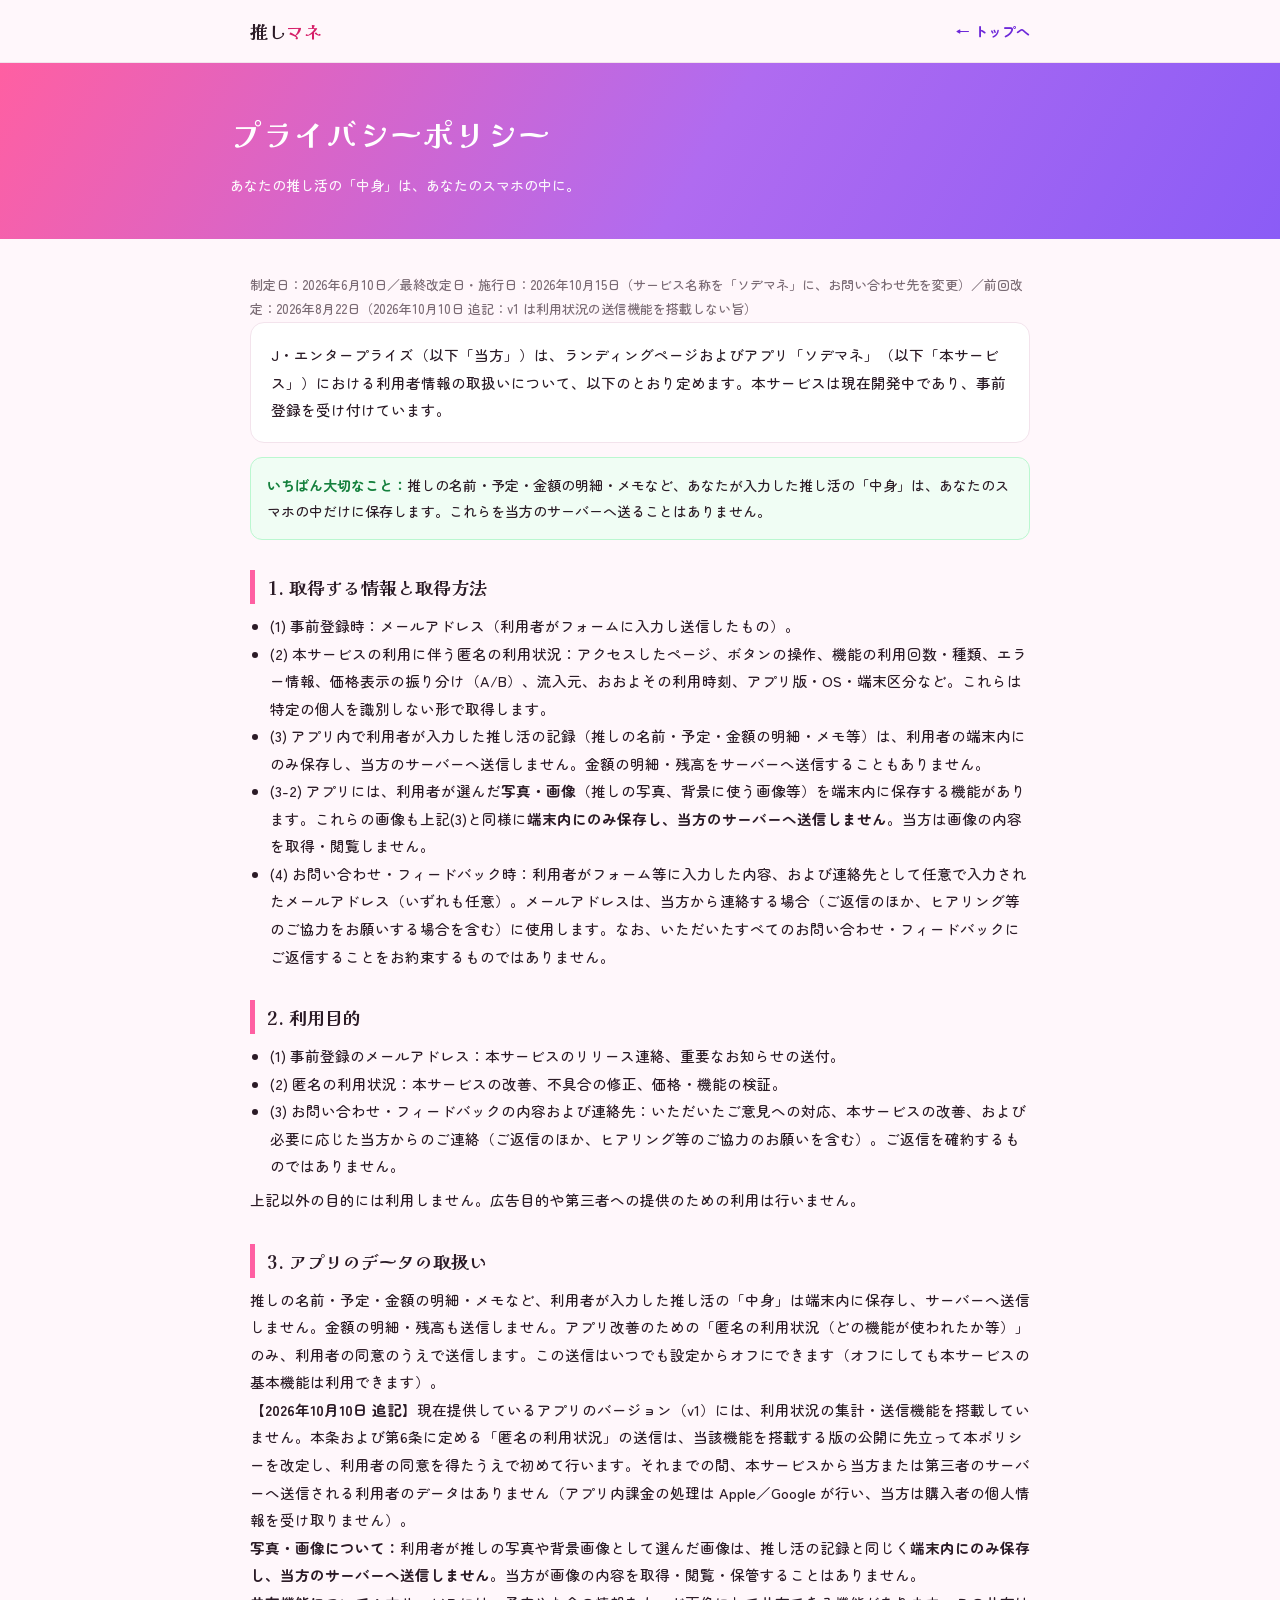
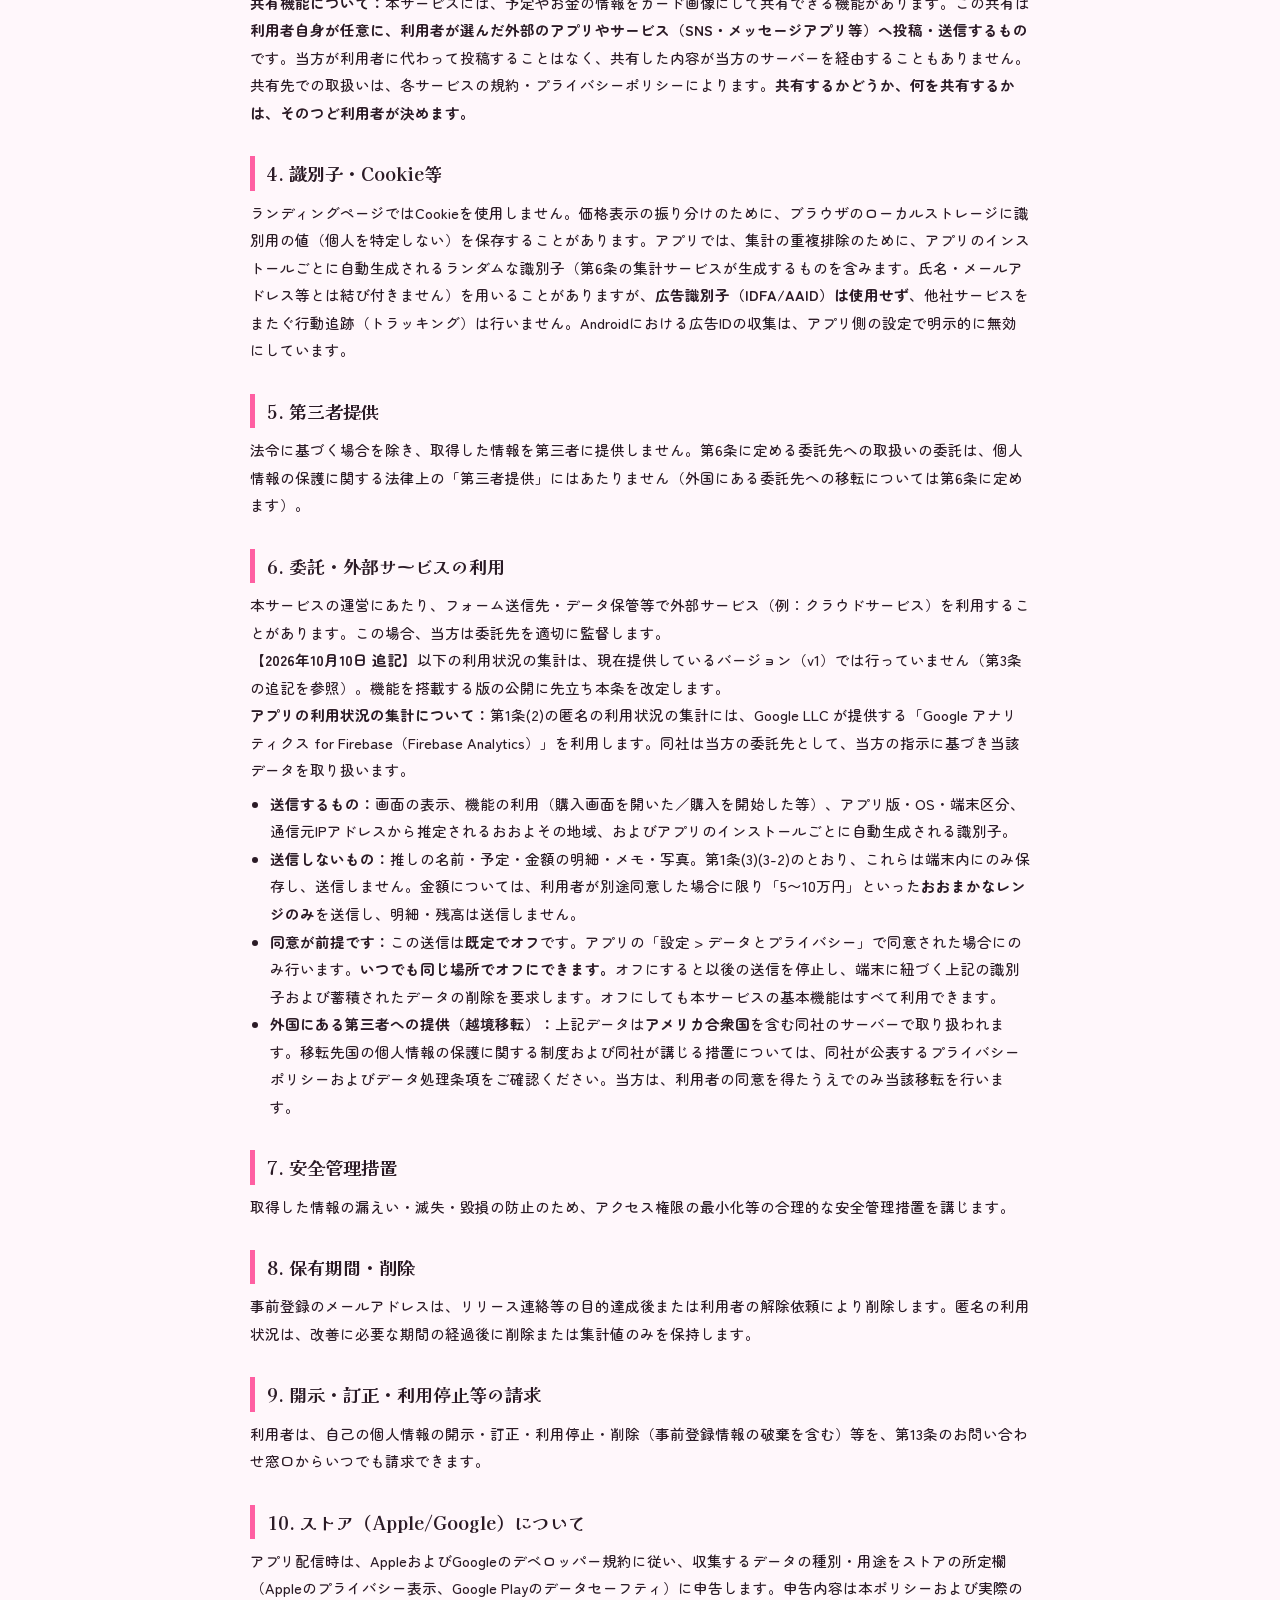
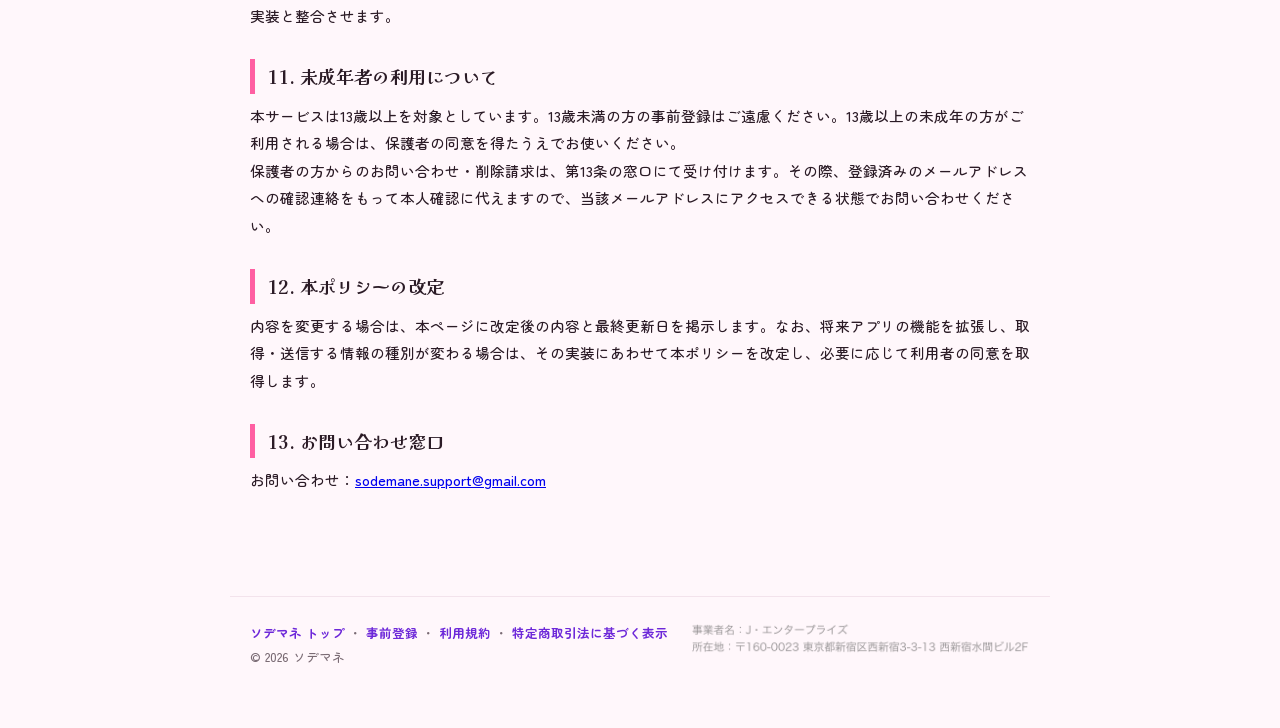
==== privacy.html @ b58166ab "fix(privacy): 事業者情報の画像から代表者名を外す 個人情報の悪用を避けるため（ユーザー裁定・2026-10-19）。事業者名と所在地だけの 画像に差し替えた。特定商取引法に基づく表示は別" ====
<!DOCTYPE html>
<!-- tenant: internal / distribution: public(予定) -->
<!-- ▼2026-08-20: 事業者情報から代表者名を外し（ユーザー裁定）、所在地を松本→新宿（ASC 登録住所）へ変更。
     事業者情報は画像で検索非掲載とする（2026-06-10 法務レビューの設計）。2026-08-20 に一度テキスト化して氏名を外したが、同日ユーザー裁定で実名を戻し画像方式へ復帰。ページ自体は noindex。
     ★未確認: 個人情報保護法が求める「氏名または名称」を「請求により開示」で足りるとしてよいか。承知の上の逸脱として扱う。
     ★未整合: 利用規約 第14条の管轄が長野地裁松本支部のまま。所在地と揃えるかは未決。
     旧画像は assets/ に残置（差し戻す場合に使う）。
     旧: 法務レビュー反映済(2026-06-10): 第32条事業者情報(画像化=検索非掲載)・未成年条項本文化・安全管理措置請求対応・将来取得記述削除・削除請求明示。事業者=J・エンタープライズ/代表者・所在地は画像(assets/jigyosha-info_*.png)・テキスト非掲載/sodemane.support@gmail.com。施行日=2026-08-05（2026-08-05 確定）。Phase1ローンチ時点の内容。 -->
<!-- ▼2026-08-04: サービス名を現行の「ソデマネ」に統一（経緯=oshikatsu-app `docs/spec/decisions.md` ADR-002）。当時は施行前だったため「改定」ではなく施行前ドラフトの表記統一。取得する情報・利用目的・第三者提供・保管方法・事業者（J・エンタープライズ）・連絡先に変更なし。 -->
<!-- ▼2026-10-10: 追記（第3条・第6条・更新日欄）＝v1 は分析 SDK を同梱せず利用状況の送信機能を持たない（oshikatsu-app decisions §21）。取得する情報を**減らす**方向の追記で、送信の約束を事実に合わせる。公開は人間承認（2026-10-11 push 済み）。 -->
<!-- ▼2026-08-05: 版を一本化し施行日を確定（制定 2026-06-10／改定・施行 2026-08-05）。従来 vault 側にのみ存在した 2026-06-14 追補（利用者画像・共有・組込スキンIP）を本ファイルへ統合し、**LP repo を唯一の正本**とした（.claude/rules/oshikatsu-lp.md 準拠・vault はスナップショットへ戻す）。★同一日付「2026年6月10日」を名乗る異内容2版が併存する状態を解消するのが目的＝どの版を表示したかの立証（民法548条の2第1項）を崩さないため。★本改定時点で**組入れ（民法548条の2第1項）が成立した相手方は存在しない**＝(a)改定前の版は施行日が未確定（「施行日は公開日に更新」）で施行に至っておらず、(b)事前登録フォームに規約への同意導線が無い（LP index.html の全36コミットでチェックボックス0件）ため同項1号の合意も2号の事前表示も存在しない。したがって民法548条の4の「変更」に当たらず第13条の7日前周知は不要。※ページ自体は 2026-08-04 時点で到達可能（noindex）だが、到達可能性は施行・組入れとは別。 -->
<!-- ▼2026-10-19: 事業者情報の画像から代表者名を外した（ユーザー裁定・個人情報の悪用を避けるため）。特定商取引法に基づく表示は別途判断。 -->
<html lang="ja">
<head>
<meta charset="utf-8">
<meta name="viewport" content="width=device-width, initial-scale=1, viewport-fit=cover">
<title>プライバシーポリシー｜ソデマネ</title>
<meta name="description" content="ソデマネのプライバシーポリシー。推し活データ（推しの名前・予定・金額の明細・メモ）は端末内に保存し、サーバーへ送信しません。">
<meta name="robots" content="noindex">
<link rel="icon" href="assets/favicon.ico" sizes="any">
<link rel="icon" type="image/png" sizes="32x32" href="assets/favicon-32.png">
<link rel="apple-touch-icon" sizes="180x180" href="assets/apple-touch-icon-180.png">
<meta name="theme-color" content="#ff5fa2">
<link rel="preconnect" href="https://fonts.googleapis.com">
<link rel="preconnect" href="https://fonts.gstatic.com" crossorigin>
<link href="https://fonts.googleapis.com/css2?family=Zen+Maru+Gothic:wght@500;700&family=Kaisei+Decol:wght@700&display=swap" rel="stylesheet">
<style>
  :root{--pink:#ff5fa2;--pink-d:#d61f69;--purple:#8b5cf6;--purple-d:#6d28d9;--mint:#34d399;--cream:#fff7fb;--ink:#2b1b26;--mute:#7a6b74;--line:#f3e3ec;--grad:linear-gradient(120deg,#ff5fa2 0%,#b06bf0 55%,#8b5cf6 100%)}
  *{box-sizing:border-box;margin:0;padding:0}
  body{font-family:"Zen Maru Gothic",system-ui,-apple-system,"Hiragino Maru Gothic ProN",sans-serif;color:var(--ink);background:var(--cream);line-height:1.9;font-weight:500}
  .topbar{background:rgba(255,247,251,.92);backdrop-filter:blur(10px);border-bottom:1px solid var(--line);position:sticky;top:0;z-index:5}
  .topbar .in{max-width:820px;margin:0 auto;padding:14px 20px;display:flex;align-items:center;justify-content:space-between}
  .brand{font-family:"Kaisei Decol",serif;font-weight:700;font-size:18px}
  .brand .pk{color:var(--pink-d)}
  .topbar a{color:var(--purple-d);font-weight:700;font-size:14px;text-decoration:none}
  header{background:var(--grad);color:#fff;padding:40px 20px}
  header .in{max-width:820px;margin:0 auto}
  header h1{font-family:"Kaisei Decol",serif;font-weight:700;font-size:clamp(24px,5vw,32px)}
  header p{opacity:.95;margin-top:8px;font-size:14px}
  main{max-width:820px;margin:0 auto;padding:28px 20px 80px}
  .note-draft{background:#fff7ed;border:1px solid #fed7aa;border-radius:12px;padding:12px 16px;font-size:13px;color:#9a3412;margin-bottom:22px}
  .lead{background:#fff;border:1px solid var(--line);border-radius:14px;padding:18px 20px;font-size:14.5px}
  h2{font-family:"Kaisei Decol",serif;font-weight:700;font-size:18px;margin:30px 0 8px;padding-left:12px;border-left:5px solid var(--pink)}
  p,li{font-size:14.5px}
  ol.sec{list-style:none;counter-reset:s;padding:0}
  section.item{margin:22px 0}
  ul{margin:6px 0 6px 20px}
  .ph{background:#fff0f6;border-bottom:1px dashed var(--pink);color:var(--pink-d);font-weight:700;padding:0 4px;border-radius:3px}
  .callout{background:#f0fdf4;border:1px solid #bbf7d0;border-radius:12px;padding:14px 16px;margin:14px 0;font-size:14px}
  .callout b{color:#15803d}
  footer{border-top:1px solid var(--line);max-width:820px;margin:0 auto;padding:24px 20px 60px;font-size:12.5px;color:var(--mute)}
  footer a{color:var(--purple-d);font-weight:700;text-decoration:none}
  .updated{font-size:13px;color:var(--mute);margin-top:6px}
</style>
</head>
<body>
<div class="topbar"><div class="in">
  <span class="brand">推し<span class="pk">マネ</span></span>
  <a href="index.html">← トップへ</a>
</div></div>

<header><div class="in">
  <h1>プライバシーポリシー</h1>
  <p>あなたの推し活の「中身」は、あなたのスマホの中に。</p>
</div></header>

<main>

  <p class="updated">制定日：2026年6月10日／最終改定日・施行日：2026年10月15日（サービス名称を「ソデマネ」に、お問い合わせ先を変更）／前回改定：2026年8月22日（2026年10月10日 追記：v1 は利用状況の送信機能を搭載しない旨）</p>

  <div class="lead">
    J・エンタープライズ（以下「当方」）は、ランディングページおよびアプリ「ソデマネ」（以下「本サービス」）における利用者情報の取扱いについて、以下のとおり定めます。本サービスは現在開発中であり、事前登録を受け付けています。
  </div>

  <div class="callout"><b>いちばん大切なこと：</b>推しの名前・予定・金額の明細・メモなど、あなたが入力した推し活の「中身」は、あなたのスマホの中だけに保存します。これらを当方のサーバーへ送ることはありません。</div>

  <section class="item"><h2>1. 取得する情報と取得方法</h2>
    <ul>
      <li>(1) 事前登録時：メールアドレス（利用者がフォームに入力し送信したもの）。</li>
      <li>(2) 本サービスの利用に伴う匿名の利用状況：アクセスしたページ、ボタンの操作、機能の利用回数・種類、エラー情報、価格表示の振り分け（A/B）、流入元、おおよその利用時刻、アプリ版・OS・端末区分など。これらは特定の個人を識別しない形で取得します。</li>
      <li>(3) アプリ内で利用者が入力した推し活の記録（推しの名前・予定・金額の明細・メモ等）は、利用者の端末内にのみ保存し、当方のサーバーへ送信しません。金額の明細・残高をサーバーへ送信することもありません。</li>
      <li>(3-2) アプリには、利用者が選んだ<strong>写真・画像</strong>（推しの写真、背景に使う画像等）を端末内に保存する機能があります。これらの画像も上記(3)と同様に<strong>端末内にのみ保存し、当方のサーバーへ送信しません</strong>。当方は画像の内容を取得・閲覧しません。</li>
      <li>(4) お問い合わせ・フィードバック時：利用者がフォーム等に入力した内容、および連絡先として任意で入力されたメールアドレス（いずれも任意）。メールアドレスは、当方から連絡する場合（ご返信のほか、ヒアリング等のご協力をお願いする場合を含む）に使用します。なお、いただいたすべてのお問い合わせ・フィードバックにご返信することをお約束するものではありません。</li>
    </ul>
  </section>

  <section class="item"><h2>2. 利用目的</h2>
    <ul>
      <li>(1) 事前登録のメールアドレス：本サービスのリリース連絡、重要なお知らせの送付。</li>
      <li>(2) 匿名の利用状況：本サービスの改善、不具合の修正、価格・機能の検証。</li>
      <li>(3) お問い合わせ・フィードバックの内容および連絡先：いただいたご意見への対応、本サービスの改善、および必要に応じた当方からのご連絡（ご返信のほか、ヒアリング等のご協力のお願いを含む）。ご返信を確約するものではありません。</li>
    </ul>
    <p>上記以外の目的には利用しません。広告目的や第三者への提供のための利用は行いません。</p>
  </section>

  <section class="item"><h2>3. アプリのデータの取扱い</h2>
    <p>推しの名前・予定・金額の明細・メモなど、利用者が入力した推し活の「中身」は端末内に保存し、サーバーへ送信しません。金額の明細・残高も送信しません。アプリ改善のための「匿名の利用状況（どの機能が使われたか等）」のみ、利用者の同意のうえで送信します。この送信はいつでも設定からオフにできます（オフにしても本サービスの基本機能は利用できます）。</p>
    <p><strong>【2026年10月10日 追記】</strong>現在提供しているアプリのバージョン（v1）には、利用状況の集計・送信機能を搭載していません。本条および第6条に定める「匿名の利用状況」の送信は、当該機能を搭載する版の公開に先立って本ポリシーを改定し、利用者の同意を得たうえで初めて行います。それまでの間、本サービスから当方または第三者のサーバーへ送信される利用者のデータはありません（アプリ内課金の処理は Apple／Google が行い、当方は購入者の個人情報を受け取りません）。</p>

    <p><strong>写真・画像について：</strong>利用者が推しの写真や背景画像として選んだ画像は、推し活の記録と同じく<strong>端末内にのみ保存し、当方のサーバーへ送信しません</strong>。当方が画像の内容を取得・閲覧・保管することはありません。</p>
    <p><strong>共有機能について：</strong>本サービスには、予定やお金の情報をカード画像にして共有できる機能があります。この共有は<strong>利用者自身が任意に、利用者が選んだ外部のアプリやサービス（SNS・メッセージアプリ等）へ投稿・送信するもの</strong>です。当方が利用者に代わって投稿することはなく、共有した内容が当方のサーバーを経由することもありません。共有先での取扱いは、各サービスの規約・プライバシーポリシーによります。<strong>共有するかどうか、何を共有するかは、そのつど利用者が決めます。</strong></p>
  </section>

  <section class="item"><h2>4. 識別子・Cookie等</h2>
    <p>ランディングページではCookieを使用しません。価格表示の振り分けのために、ブラウザのローカルストレージに識別用の値（個人を特定しない）を保存することがあります。アプリでは、集計の重複排除のために、アプリのインストールごとに自動生成されるランダムな識別子（第6条の集計サービスが生成するものを含みます。氏名・メールアドレス等とは結び付きません）を用いることがありますが、<strong>広告識別子（IDFA/AAID）は使用せず</strong>、他社サービスをまたぐ行動追跡（トラッキング）は行いません。Androidにおける広告IDの収集は、アプリ側の設定で明示的に無効にしています。</p>
  </section>

  <section class="item"><h2>5. 第三者提供</h2>
    <p>法令に基づく場合を除き、取得した情報を第三者に提供しません。第6条に定める委託先への取扱いの委託は、個人情報の保護に関する法律上の「第三者提供」にはあたりません（外国にある委託先への移転については第6条に定めます）。</p>
  </section>

  <section class="item"><h2>6. 委託・外部サービスの利用</h2>
    <p>本サービスの運営にあたり、フォーム送信先・データ保管等で外部サービス（例：クラウドサービス）を利用することがあります。この場合、当方は委託先を適切に監督します。</p>
    <p><strong>【2026年10月10日 追記】</strong>以下の利用状況の集計は、現在提供しているバージョン（v1）では行っていません（第3条の追記を参照）。機能を搭載する版の公開に先立ち本条を改定します。</p>
    <p><strong>アプリの利用状況の集計について：</strong>第1条(2)の匿名の利用状況の集計には、Google LLC が提供する「Google アナリティクス for Firebase（Firebase Analytics）」を利用します。同社は当方の委託先として、当方の指示に基づき当該データを取り扱います。</p>
    <ul>
      <li><strong>送信するもの：</strong>画面の表示、機能の利用（購入画面を開いた／購入を開始した等）、アプリ版・OS・端末区分、通信元IPアドレスから推定されるおおよその地域、およびアプリのインストールごとに自動生成される識別子。</li>
      <li><strong>送信しないもの：</strong>推しの名前・予定・金額の明細・メモ・写真。第1条(3)(3-2)のとおり、これらは端末内にのみ保存し、送信しません。金額については、利用者が別途同意した場合に限り「5〜10万円」といった<strong>おおまかなレンジのみ</strong>を送信し、明細・残高は送信しません。</li>
      <li><strong>同意が前提です：</strong>この送信は<strong>既定でオフ</strong>です。アプリの「設定 &gt; データとプライバシー」で同意された場合にのみ行います。<strong>いつでも同じ場所でオフにできます。</strong>オフにすると以後の送信を停止し、端末に紐づく上記の識別子および蓄積されたデータの削除を要求します。オフにしても本サービスの基本機能はすべて利用できます。</li>
      <li><strong>外国にある第三者への提供（越境移転）：</strong>上記データは<strong>アメリカ合衆国</strong>を含む同社のサーバーで取り扱われます。移転先国の個人情報の保護に関する制度および同社が講じる措置については、同社が公表するプライバシーポリシーおよびデータ処理条項をご確認ください。当方は、利用者の同意を得たうえでのみ当該移転を行います。</li>
    </ul>
  </section>

  <section class="item"><h2>7. 安全管理措置</h2>
    <p>取得した情報の漏えい・滅失・毀損の防止のため、アクセス権限の最小化等の合理的な安全管理措置を講じます。</p>
  </section>

  <section class="item"><h2>8. 保有期間・削除</h2>
    <p>事前登録のメールアドレスは、リリース連絡等の目的達成後または利用者の解除依頼により削除します。匿名の利用状況は、改善に必要な期間の経過後に削除または集計値のみを保持します。</p>
  </section>

  <section class="item"><h2>9. 開示・訂正・利用停止等の請求</h2>
    <p>利用者は、自己の個人情報の開示・訂正・利用停止・削除（事前登録情報の破棄を含む）等を、第13条のお問い合わせ窓口からいつでも請求できます。</p>
  </section>

  <section class="item"><h2>10. ストア（Apple/Google）について</h2>
    <p>アプリ配信時は、AppleおよびGoogleのデベロッパー規約に従い、収集するデータの種別・用途をストアの所定欄（Appleのプライバシー表示、Google Playのデータセーフティ）に申告します。申告内容は本ポリシーおよび実際の実装と整合させます。</p>
  </section>

  <section class="item"><h2>11. 未成年者の利用について</h2>
    <p>本サービスは13歳以上を対象としています。13歳未満の方の事前登録はご遠慮ください。13歳以上の未成年の方がご利用される場合は、保護者の同意を得たうえでお使いください。</p>
    <p>保護者の方からのお問い合わせ・削除請求は、第13条の窓口にて受け付けます。その際、登録済みのメールアドレスへの確認連絡をもって本人確認に代えますので、当該メールアドレスにアクセスできる状態でお問い合わせください。</p>
  </section>

  <section class="item"><h2>12. 本ポリシーの改定</h2>
    <p>内容を変更する場合は、本ページに改定後の内容と最終更新日を掲示します。なお、将来アプリの機能を拡張し、取得・送信する情報の種別が変わる場合は、その実装にあわせて本ポリシーを改定し、必要に応じて利用者の同意を取得します。</p>
  </section>

  <section class="item"><h2>13. お問い合わせ窓口</h2>
    <p>お問い合わせ：<a href="mailto:sodemane.support@gmail.com">sodemane.support@gmail.com</a></p>
  </section>
</main>

<footer style="display:flex;justify-content:space-between;align-items:flex-start;gap:16px;flex-wrap:wrap">
  <div>
    <a href="index.html">ソデマネ トップ</a> ・ <a href="index.html#register">事前登録</a> ・ <a href="terms.html">利用規約</a> ・ <a href="tokushoho.html">特定商取引法に基づく表示</a><br>
    © 2026 ソデマネ
  </div>
  <div style="text-align:right">
    <img src="assets/jigyosha-info_20261019_noname.png" alt="事業者情報（事業者名・所在地。テキストでの開示をご希望の場合はお問い合わせ窓口へご請求ください）" style="width:340px;max-width:100%;height:auto;opacity:.85">
  </div>
</footer>
</body>
</html>
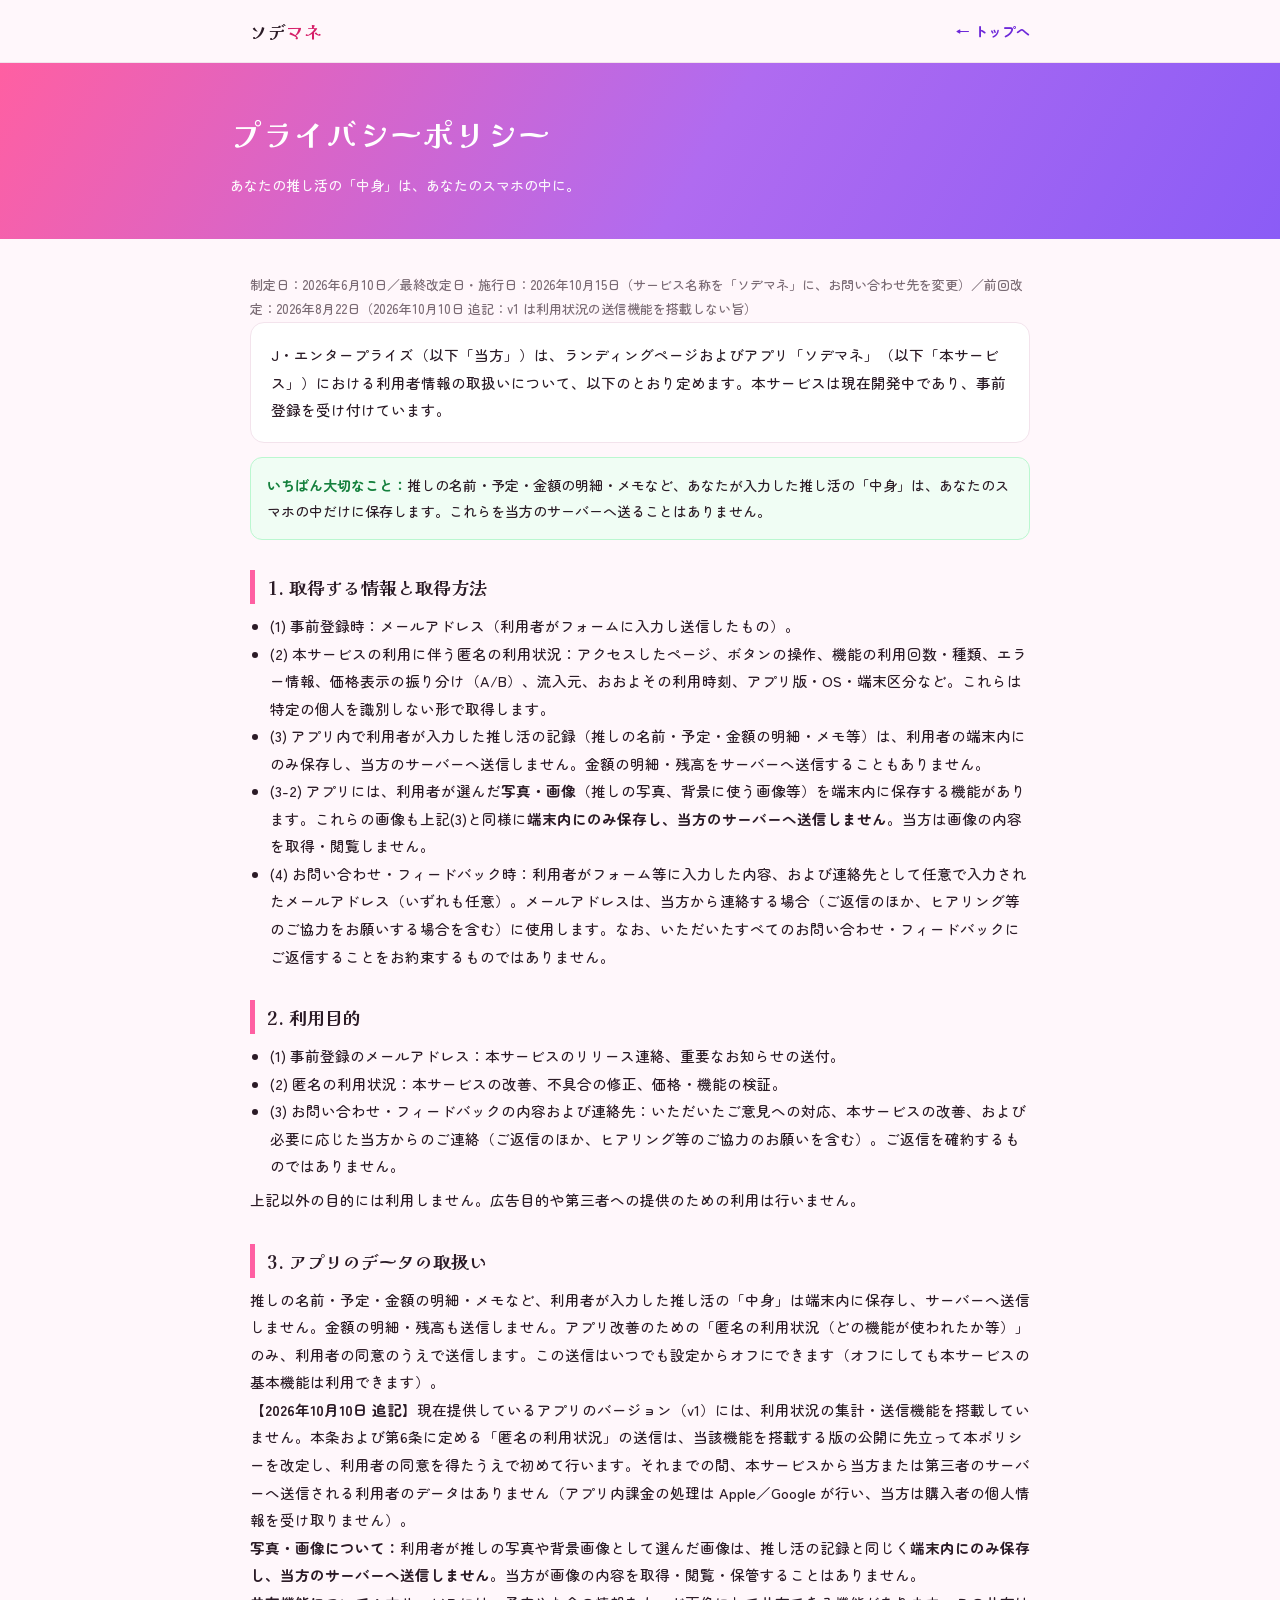
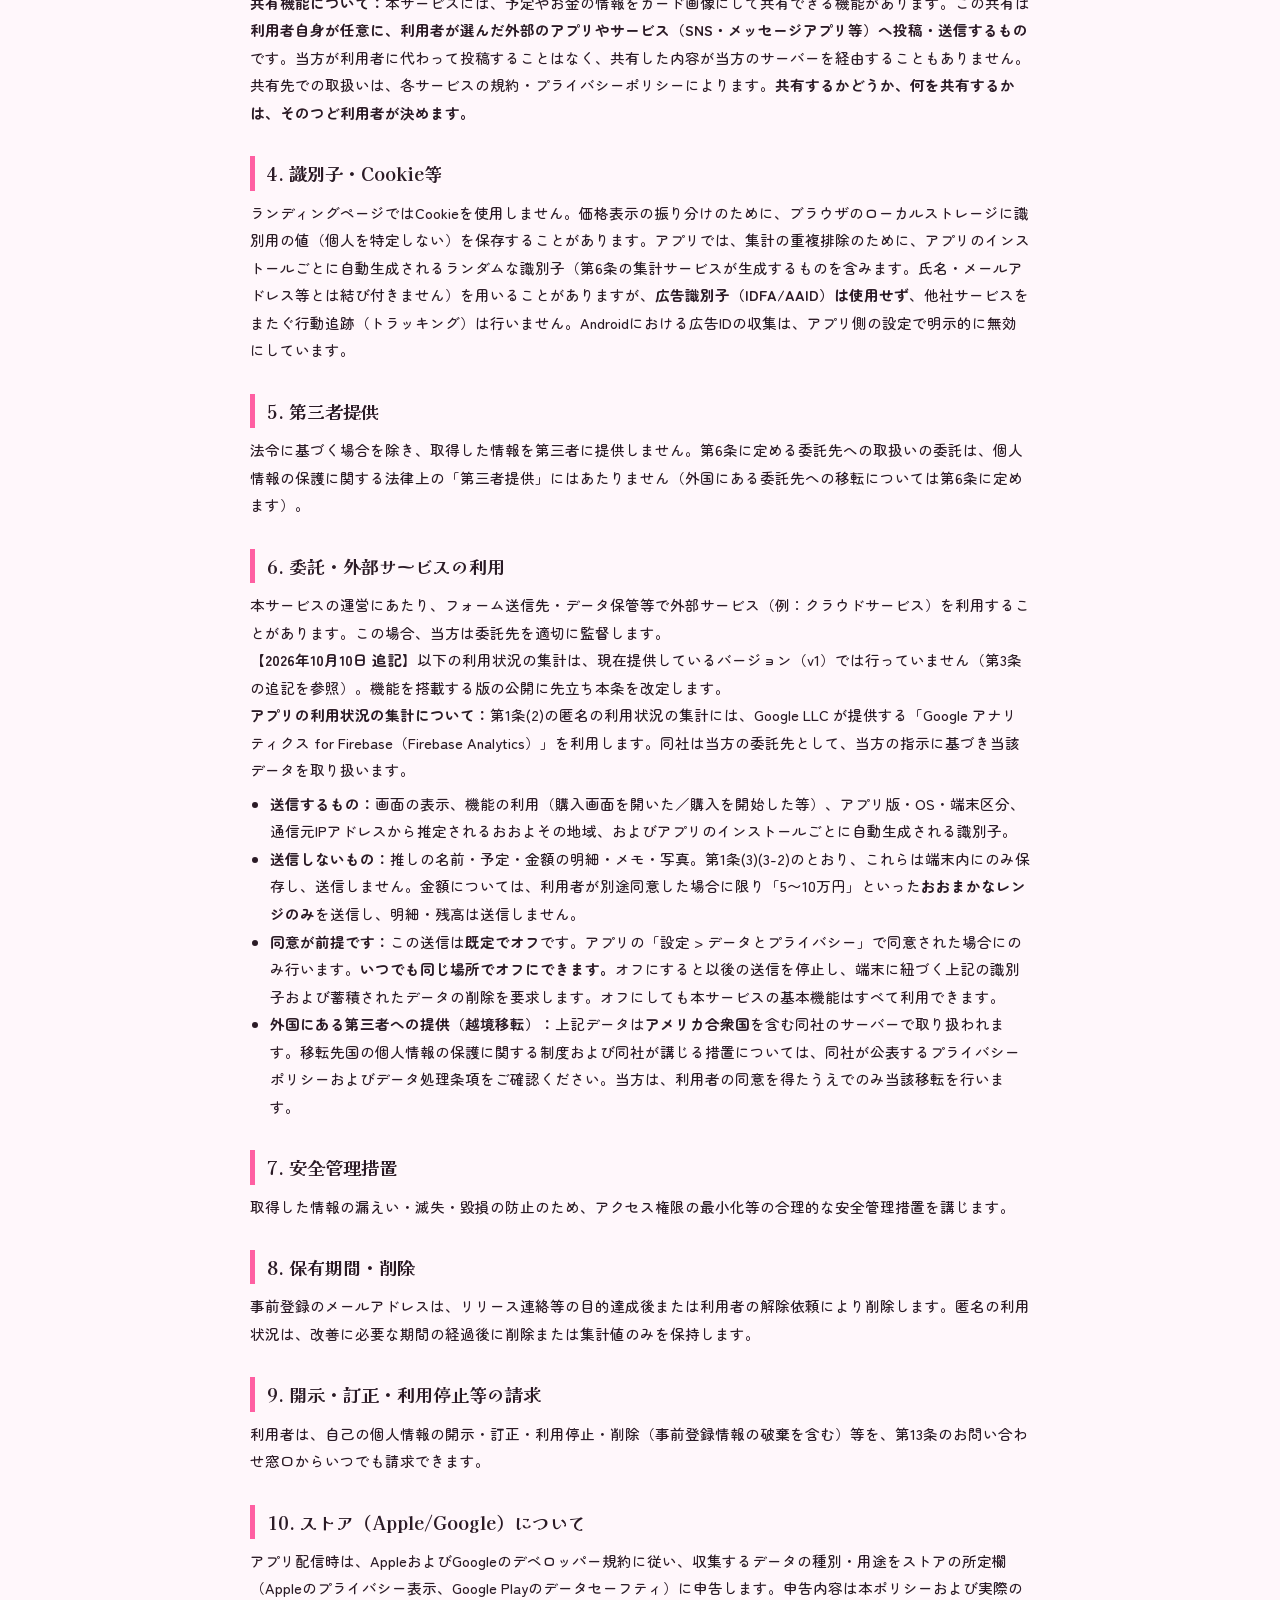
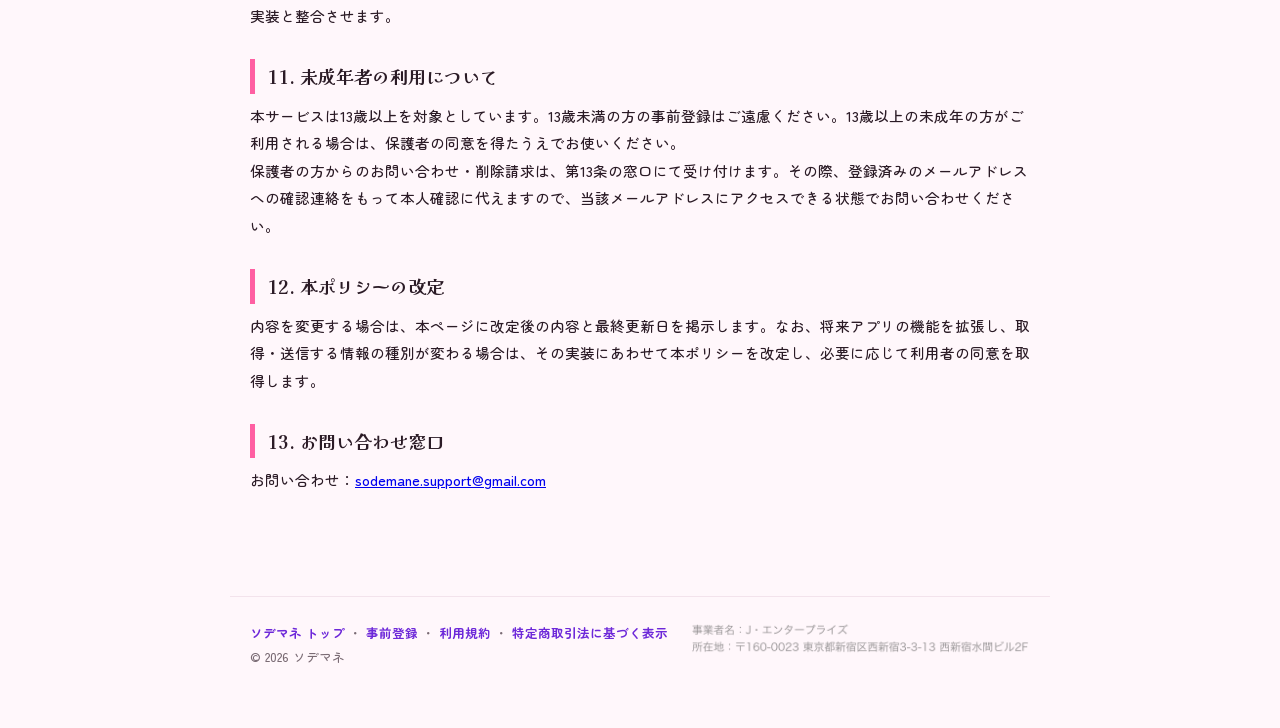
==== commit 951f1171: "fix(lp): 法務 3 ページのロゴに残っていた旧称「推しマネ」を「ソデマネ」へ privacy / terms / tokushoho のヘッダーが 推し<span class="pk">マネ<" ====
--- a/privacy.html
+++ b/privacy.html
@@ -55,7 +55,7 @@
 </head>
 <body>
 <div class="topbar"><div class="in">
-  <span class="brand">推し<span class="pk">マネ</span></span>
+  <span class="brand">ソデ<span class="pk">マネ</span></span>
   <a href="index.html">← トップへ</a>
 </div></div>
 
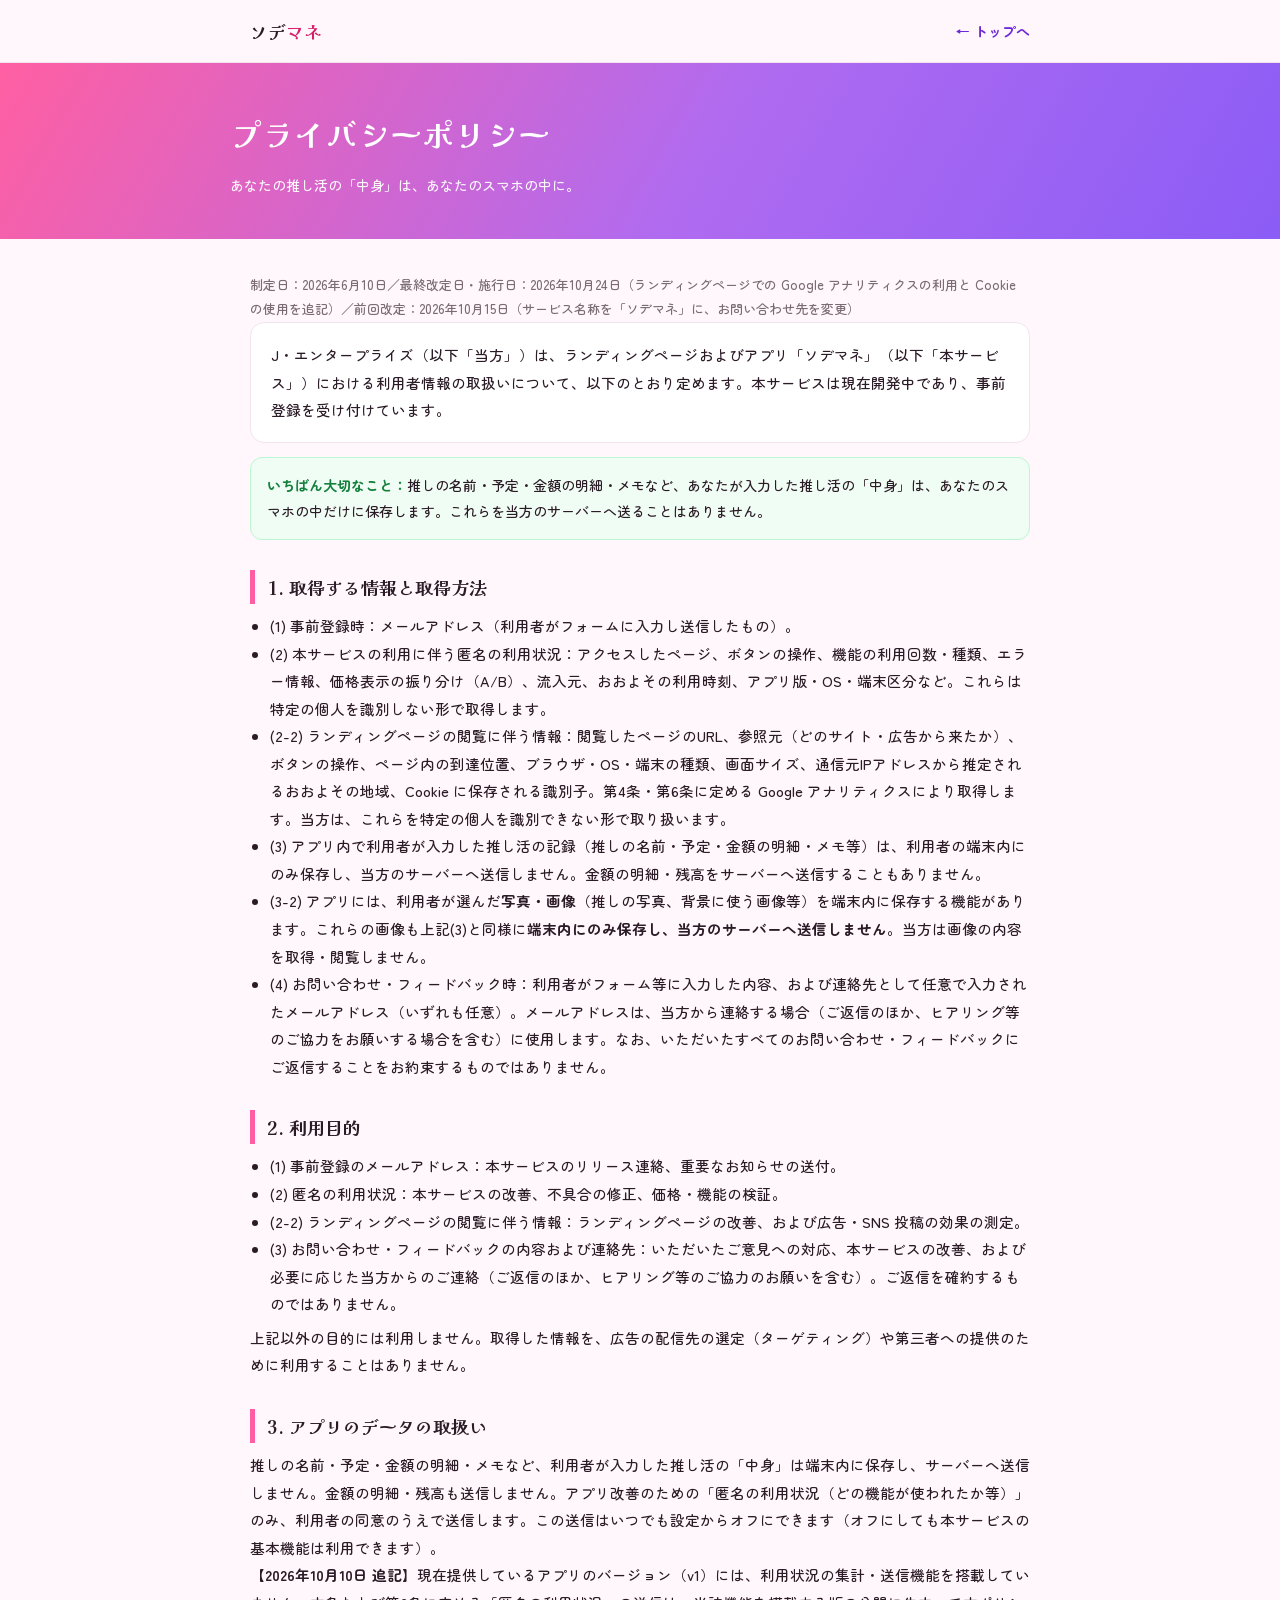
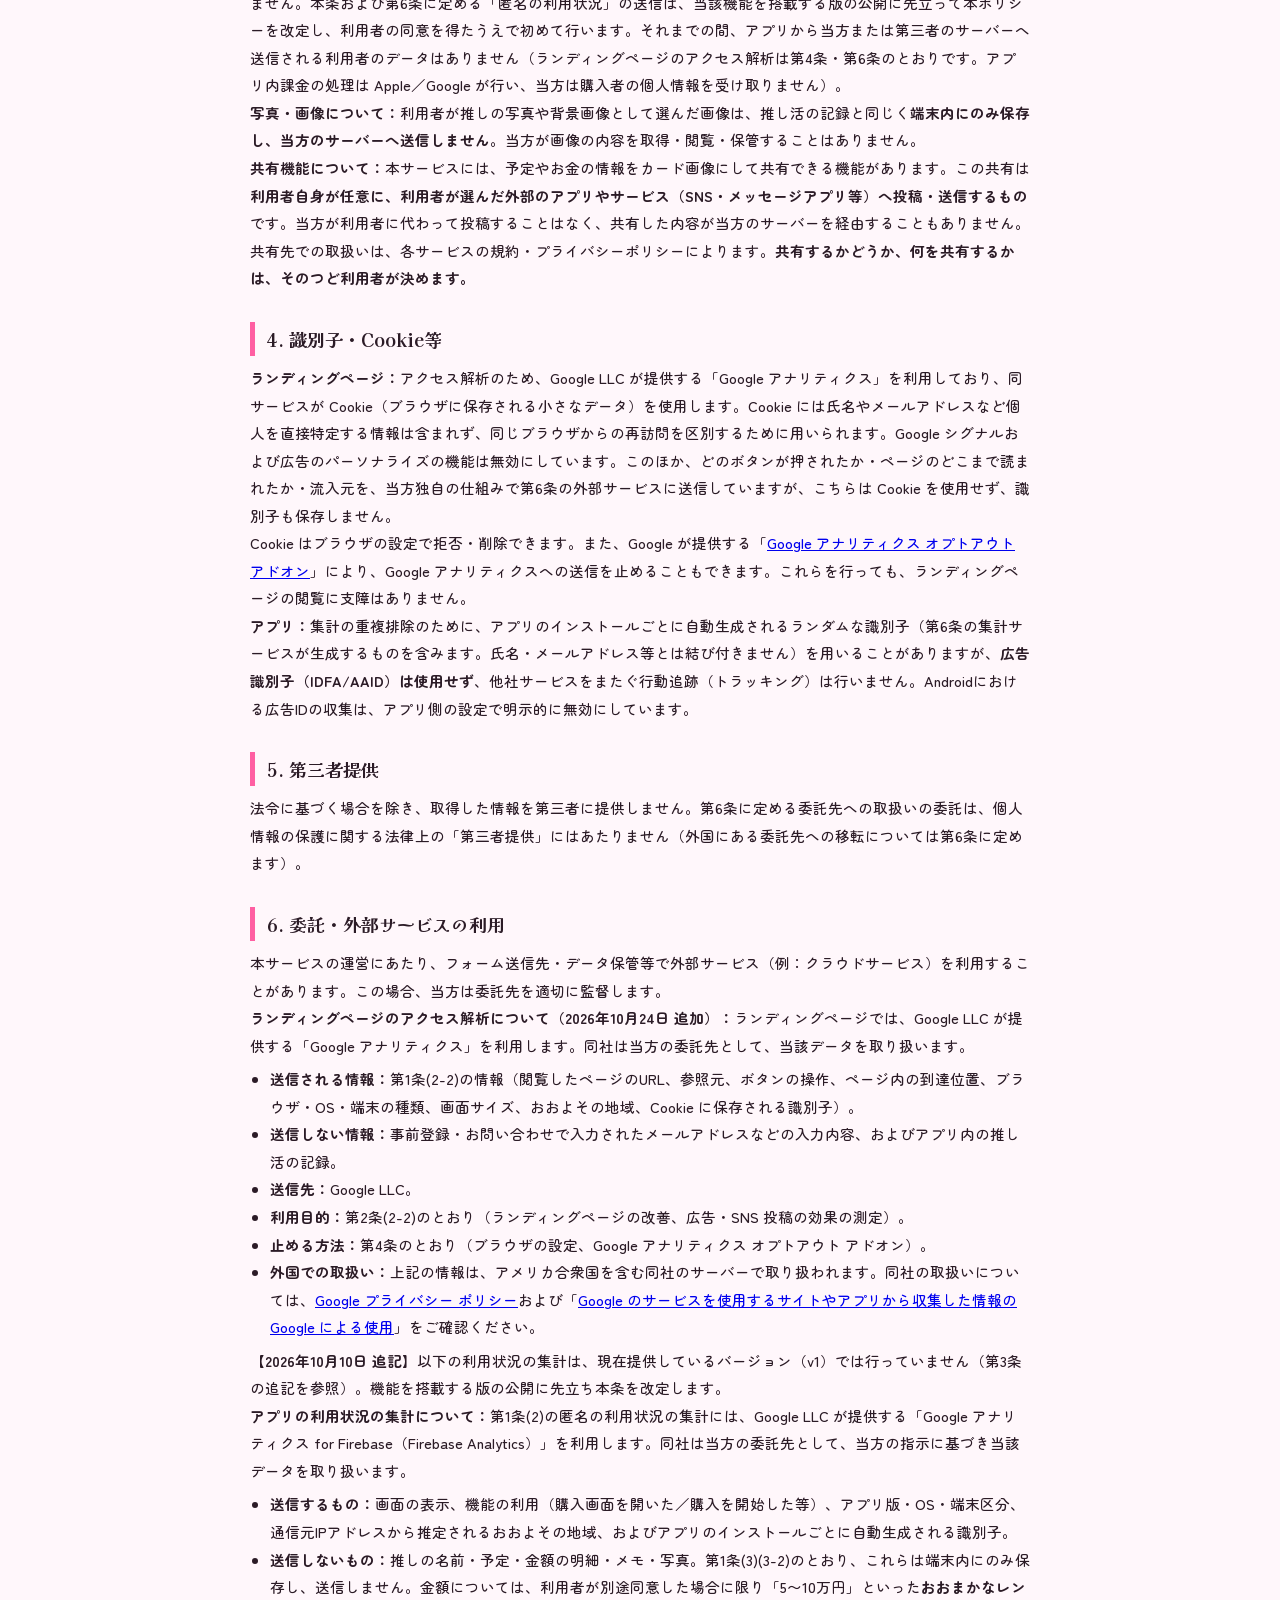
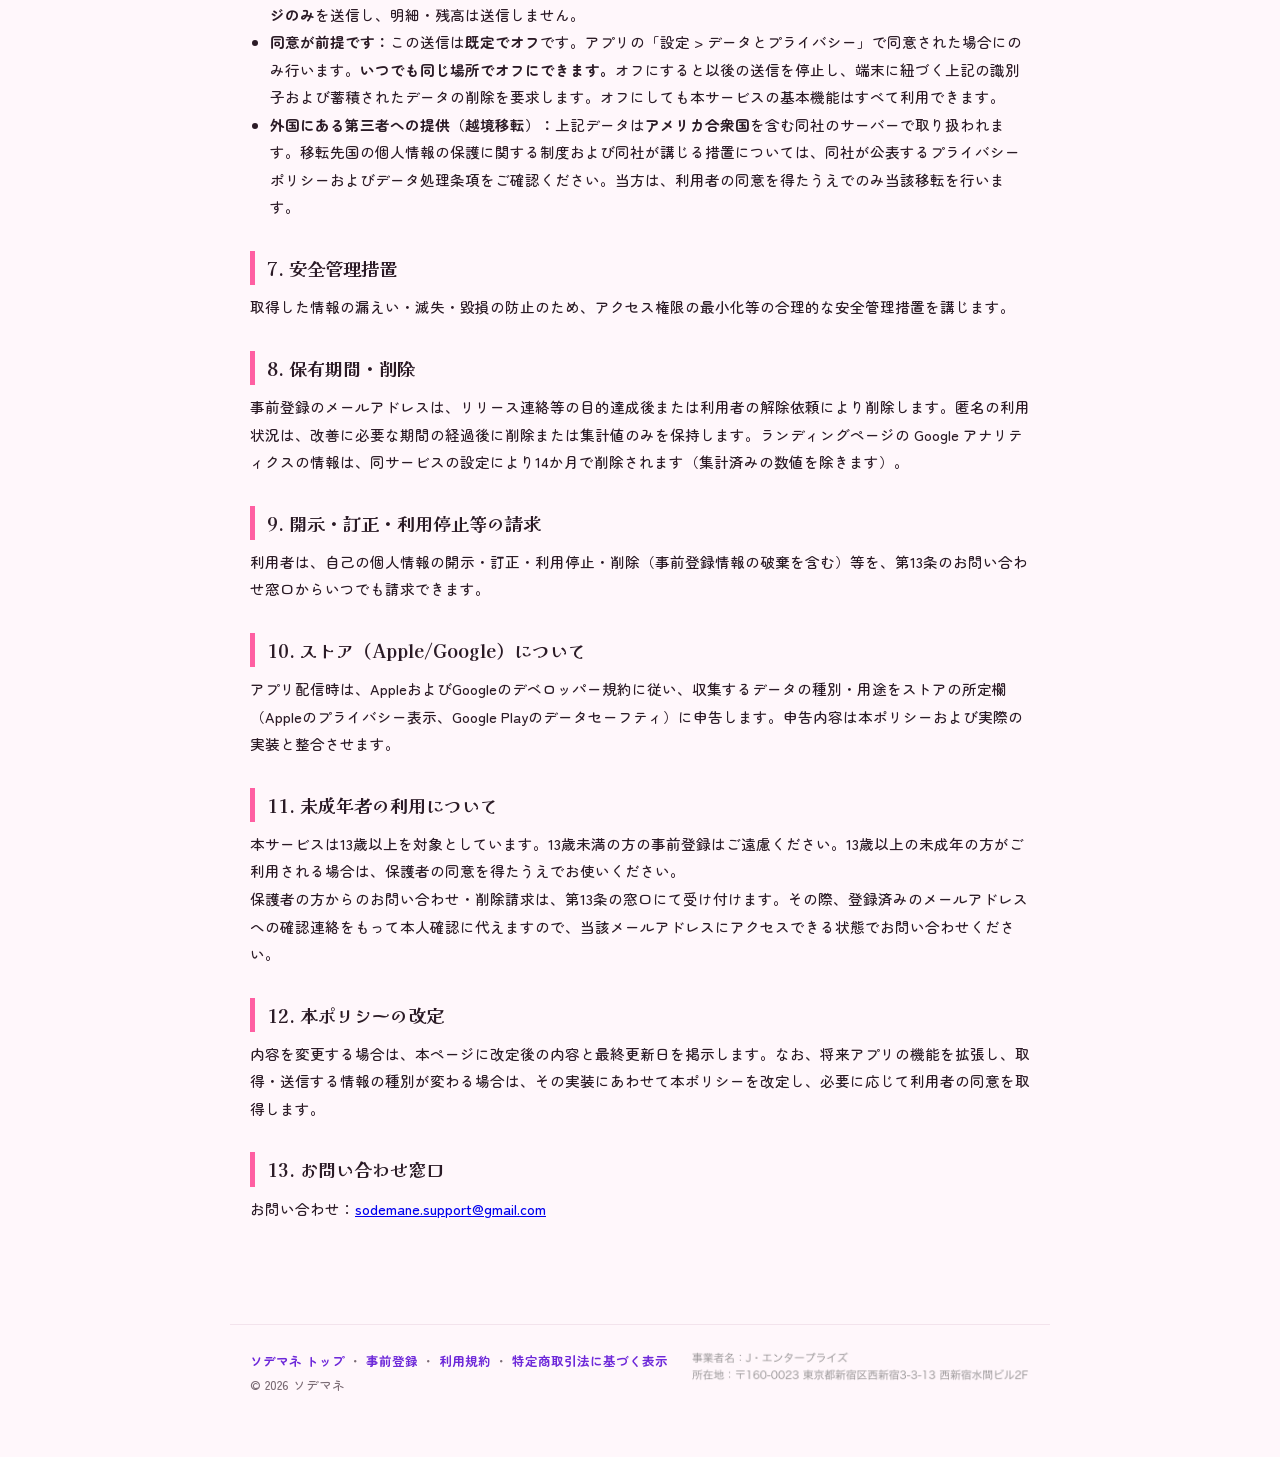
==== commit 9a606200: "feat(lp): Google アナリティクスを導入し、プライバシーポリシーを改定（2026-10-24 施行） オーナー判断（2026-10-24）: LP に GA を入れる・「LP では Co" ====
--- a/privacy.html
+++ b/privacy.html
@@ -52,6 +52,14 @@
   footer a{color:var(--purple-d);font-weight:700;text-decoration:none}
   .updated{font-size:13px;color:var(--mute);margin-top:6px}
 </style>
+<!-- Google アナリティクス（2026-10-24・LP のアクセス解析。Google シグナル・広告のパーソナライズはオフ。説明は privacy.html 第4条・第6条） -->
+<script async src="https://www.googletagmanager.com/gtag/js?id=G-Q0PJHQH75B"></script>
+<script>
+  window.dataLayer = window.dataLayer || [];
+  function gtag(){dataLayer.push(arguments);}
+  gtag('js', new Date());
+  gtag('config', 'G-Q0PJHQH75B', { allow_google_signals: false, allow_ad_personalization_signals: false });
+</script>
 </head>
 <body>
 <div class="topbar"><div class="in">
@@ -66,7 +74,7 @@
 
 <main>
 
-  <p class="updated">制定日：2026年6月10日／最終改定日・施行日：2026年10月15日（サービス名称を「ソデマネ」に、お問い合わせ先を変更）／前回改定：2026年8月22日（2026年10月10日 追記：v1 は利用状況の送信機能を搭載しない旨）</p>
+  <p class="updated">制定日：2026年6月10日／最終改定日・施行日：2026年10月24日（ランディングページでの Google アナリティクスの利用と Cookie の使用を追記）／前回改定：2026年10月15日（サービス名称を「ソデマネ」に、お問い合わせ先を変更）</p>
 
   <div class="lead">
     J・エンタープライズ（以下「当方」）は、ランディングページおよびアプリ「ソデマネ」（以下「本サービス」）における利用者情報の取扱いについて、以下のとおり定めます。本サービスは現在開発中であり、事前登録を受け付けています。
@@ -78,6 +86,7 @@
     <ul>
       <li>(1) 事前登録時：メールアドレス（利用者がフォームに入力し送信したもの）。</li>
       <li>(2) 本サービスの利用に伴う匿名の利用状況：アクセスしたページ、ボタンの操作、機能の利用回数・種類、エラー情報、価格表示の振り分け（A/B）、流入元、おおよその利用時刻、アプリ版・OS・端末区分など。これらは特定の個人を識別しない形で取得します。</li>
+      <li>(2-2) ランディングページの閲覧に伴う情報：閲覧したページのURL、参照元（どのサイト・広告から来たか）、ボタンの操作、ページ内の到達位置、ブラウザ・OS・端末の種類、画面サイズ、通信元IPアドレスから推定されるおおよその地域、Cookie に保存される識別子。第4条・第6条に定める Google アナリティクスにより取得します。当方は、これらを特定の個人を識別できない形で取り扱います。</li>
       <li>(3) アプリ内で利用者が入力した推し活の記録（推しの名前・予定・金額の明細・メモ等）は、利用者の端末内にのみ保存し、当方のサーバーへ送信しません。金額の明細・残高をサーバーへ送信することもありません。</li>
       <li>(3-2) アプリには、利用者が選んだ<strong>写真・画像</strong>（推しの写真、背景に使う画像等）を端末内に保存する機能があります。これらの画像も上記(3)と同様に<strong>端末内にのみ保存し、当方のサーバーへ送信しません</strong>。当方は画像の内容を取得・閲覧しません。</li>
       <li>(4) お問い合わせ・フィードバック時：利用者がフォーム等に入力した内容、および連絡先として任意で入力されたメールアドレス（いずれも任意）。メールアドレスは、当方から連絡する場合（ご返信のほか、ヒアリング等のご協力をお願いする場合を含む）に使用します。なお、いただいたすべてのお問い合わせ・フィードバックにご返信することをお約束するものではありません。</li>
@@ -88,21 +97,24 @@
     <ul>
       <li>(1) 事前登録のメールアドレス：本サービスのリリース連絡、重要なお知らせの送付。</li>
       <li>(2) 匿名の利用状況：本サービスの改善、不具合の修正、価格・機能の検証。</li>
+      <li>(2-2) ランディングページの閲覧に伴う情報：ランディングページの改善、および広告・SNS 投稿の効果の測定。</li>
       <li>(3) お問い合わせ・フィードバックの内容および連絡先：いただいたご意見への対応、本サービスの改善、および必要に応じた当方からのご連絡（ご返信のほか、ヒアリング等のご協力のお願いを含む）。ご返信を確約するものではありません。</li>
     </ul>
-    <p>上記以外の目的には利用しません。広告目的や第三者への提供のための利用は行いません。</p>
+    <p>上記以外の目的には利用しません。取得した情報を、広告の配信先の選定（ターゲティング）や第三者への提供のために利用することはありません。</p>
   </section>
 
   <section class="item"><h2>3. アプリのデータの取扱い</h2>
     <p>推しの名前・予定・金額の明細・メモなど、利用者が入力した推し活の「中身」は端末内に保存し、サーバーへ送信しません。金額の明細・残高も送信しません。アプリ改善のための「匿名の利用状況（どの機能が使われたか等）」のみ、利用者の同意のうえで送信します。この送信はいつでも設定からオフにできます（オフにしても本サービスの基本機能は利用できます）。</p>
-    <p><strong>【2026年10月10日 追記】</strong>現在提供しているアプリのバージョン（v1）には、利用状況の集計・送信機能を搭載していません。本条および第6条に定める「匿名の利用状況」の送信は、当該機能を搭載する版の公開に先立って本ポリシーを改定し、利用者の同意を得たうえで初めて行います。それまでの間、本サービスから当方または第三者のサーバーへ送信される利用者のデータはありません（アプリ内課金の処理は Apple／Google が行い、当方は購入者の個人情報を受け取りません）。</p>
+    <p><strong>【2026年10月10日 追記】</strong>現在提供しているアプリのバージョン（v1）には、利用状況の集計・送信機能を搭載していません。本条および第6条に定める「匿名の利用状況」の送信は、当該機能を搭載する版の公開に先立って本ポリシーを改定し、利用者の同意を得たうえで初めて行います。それまでの間、アプリから当方または第三者のサーバーへ送信される利用者のデータはありません（ランディングページのアクセス解析は第4条・第6条のとおりです。アプリ内課金の処理は Apple／Google が行い、当方は購入者の個人情報を受け取りません）。</p>
 
     <p><strong>写真・画像について：</strong>利用者が推しの写真や背景画像として選んだ画像は、推し活の記録と同じく<strong>端末内にのみ保存し、当方のサーバーへ送信しません</strong>。当方が画像の内容を取得・閲覧・保管することはありません。</p>
     <p><strong>共有機能について：</strong>本サービスには、予定やお金の情報をカード画像にして共有できる機能があります。この共有は<strong>利用者自身が任意に、利用者が選んだ外部のアプリやサービス（SNS・メッセージアプリ等）へ投稿・送信するもの</strong>です。当方が利用者に代わって投稿することはなく、共有した内容が当方のサーバーを経由することもありません。共有先での取扱いは、各サービスの規約・プライバシーポリシーによります。<strong>共有するかどうか、何を共有するかは、そのつど利用者が決めます。</strong></p>
   </section>
 
   <section class="item"><h2>4. 識別子・Cookie等</h2>
-    <p>ランディングページではCookieを使用しません。価格表示の振り分けのために、ブラウザのローカルストレージに識別用の値（個人を特定しない）を保存することがあります。アプリでは、集計の重複排除のために、アプリのインストールごとに自動生成されるランダムな識別子（第6条の集計サービスが生成するものを含みます。氏名・メールアドレス等とは結び付きません）を用いることがありますが、<strong>広告識別子（IDFA/AAID）は使用せず</strong>、他社サービスをまたぐ行動追跡（トラッキング）は行いません。Androidにおける広告IDの収集は、アプリ側の設定で明示的に無効にしています。</p>
+    <p><strong>ランディングページ：</strong>アクセス解析のため、Google LLC が提供する「Google アナリティクス」を利用しており、同サービスが Cookie（ブラウザに保存される小さなデータ）を使用します。Cookie には氏名やメールアドレスなど個人を直接特定する情報は含まれず、同じブラウザからの再訪問を区別するために用いられます。Google シグナルおよび広告のパーソナライズの機能は無効にしています。このほか、どのボタンが押されたか・ページのどこまで読まれたか・流入元を、当方独自の仕組みで第6条の外部サービスに送信していますが、こちらは Cookie を使用せず、識別子も保存しません。</p>
+    <p>Cookie はブラウザの設定で拒否・削除できます。また、Google が提供する「<a href="https://tools.google.com/dlpage/gaoptout?hl=ja" target="_blank" rel="noopener noreferrer">Google アナリティクス オプトアウト アドオン</a>」により、Google アナリティクスへの送信を止めることもできます。これらを行っても、ランディングページの閲覧に支障はありません。</p>
+    <p><strong>アプリ：</strong>集計の重複排除のために、アプリのインストールごとに自動生成されるランダムな識別子（第6条の集計サービスが生成するものを含みます。氏名・メールアドレス等とは結び付きません）を用いることがありますが、<strong>広告識別子（IDFA/AAID）は使用せず</strong>、他社サービスをまたぐ行動追跡（トラッキング）は行いません。Androidにおける広告IDの収集は、アプリ側の設定で明示的に無効にしています。</p>
   </section>
 
   <section class="item"><h2>5. 第三者提供</h2>
@@ -111,6 +123,15 @@
 
   <section class="item"><h2>6. 委託・外部サービスの利用</h2>
     <p>本サービスの運営にあたり、フォーム送信先・データ保管等で外部サービス（例：クラウドサービス）を利用することがあります。この場合、当方は委託先を適切に監督します。</p>
+    <p><strong>ランディングページのアクセス解析について（2026年10月24日 追加）：</strong>ランディングページでは、Google LLC が提供する「Google アナリティクス」を利用します。同社は当方の委託先として、当該データを取り扱います。</p>
+    <ul>
+      <li><strong>送信される情報：</strong>第1条(2-2)の情報（閲覧したページのURL、参照元、ボタンの操作、ページ内の到達位置、ブラウザ・OS・端末の種類、画面サイズ、おおよその地域、Cookie に保存される識別子）。</li>
+      <li><strong>送信しない情報：</strong>事前登録・お問い合わせで入力されたメールアドレスなどの入力内容、およびアプリ内の推し活の記録。</li>
+      <li><strong>送信先：</strong>Google LLC。</li>
+      <li><strong>利用目的：</strong>第2条(2-2)のとおり（ランディングページの改善、広告・SNS 投稿の効果の測定）。</li>
+      <li><strong>止める方法：</strong>第4条のとおり（ブラウザの設定、Google アナリティクス オプトアウト アドオン）。</li>
+      <li><strong>外国での取扱い：</strong>上記の情報は、アメリカ合衆国を含む同社のサーバーで取り扱われます。同社の取扱いについては、<a href="https://policies.google.com/privacy?hl=ja" target="_blank" rel="noopener noreferrer">Google プライバシー ポリシー</a>および「<a href="https://policies.google.com/technologies/partner-sites?hl=ja" target="_blank" rel="noopener noreferrer">Google のサービスを使用するサイトやアプリから収集した情報の Google による使用</a>」をご確認ください。</li>
+    </ul>
     <p><strong>【2026年10月10日 追記】</strong>以下の利用状況の集計は、現在提供しているバージョン（v1）では行っていません（第3条の追記を参照）。機能を搭載する版の公開に先立ち本条を改定します。</p>
     <p><strong>アプリの利用状況の集計について：</strong>第1条(2)の匿名の利用状況の集計には、Google LLC が提供する「Google アナリティクス for Firebase（Firebase Analytics）」を利用します。同社は当方の委託先として、当方の指示に基づき当該データを取り扱います。</p>
     <ul>
@@ -126,7 +147,7 @@
   </section>
 
   <section class="item"><h2>8. 保有期間・削除</h2>
-    <p>事前登録のメールアドレスは、リリース連絡等の目的達成後または利用者の解除依頼により削除します。匿名の利用状況は、改善に必要な期間の経過後に削除または集計値のみを保持します。</p>
+    <p>事前登録のメールアドレスは、リリース連絡等の目的達成後または利用者の解除依頼により削除します。匿名の利用状況は、改善に必要な期間の経過後に削除または集計値のみを保持します。ランディングページの Google アナリティクスの情報は、同サービスの設定により14か月で削除されます（集計済みの数値を除きます）。</p>
   </section>
 
   <section class="item"><h2>9. 開示・訂正・利用停止等の請求</h2>
